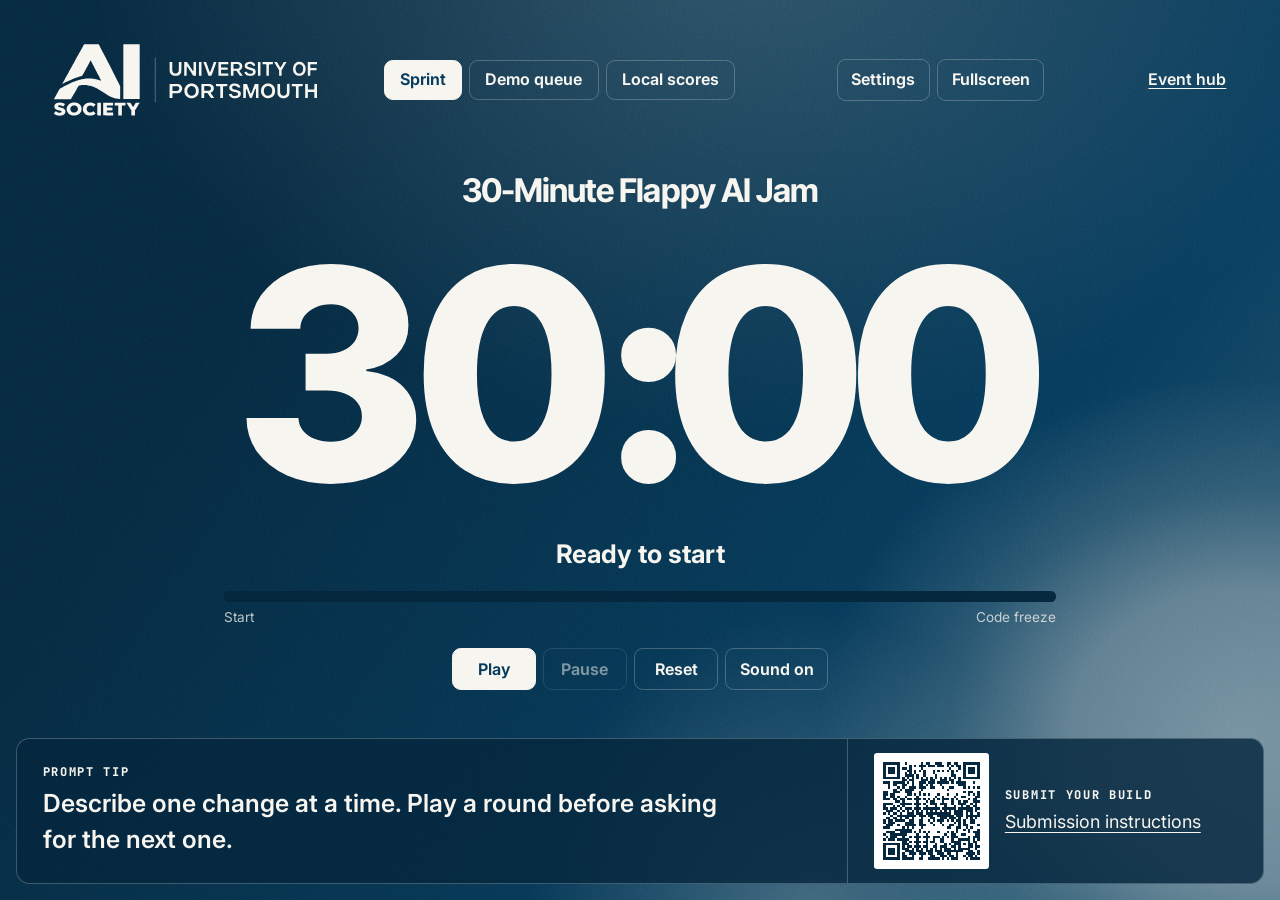
==== arcade.html @ a0da8659 "Build Flappy AI Jam event hub, projector and audience ballot" ====
<!doctype html>
<html lang="en-GB">
<head>
  <meta charset="utf-8">
  <meta name="viewport" content="width=device-width, initial-scale=1">
  <meta name="theme-color" content="#073B5C">
  <title>Flappy AI Jam · Live Command Centre</title>
  <link rel="icon" href="event/brand/icon.svg" type="image/svg+xml">
  <link rel="stylesheet" href="https://fonts.googleapis.com/css2?family=Inter:wght@400;500;600&family=Inter+Tight:wght@700;800&family=JetBrains+Mono:wght@500&display=swap">
  <link rel="stylesheet" href="event/brand/shell.css">
  <style>
    /* Artwork and palette from uopaisociety/society/brand. The lettering in the SVG is outlined. */
    :root {
      --ink: #111820;
      --line: rgb(247 245 240 / .24);
      --panel: rgb(6 40 63 / .82);
      --muted: rgb(247 245 240 / .76);
      color-scheme: dark;
      font: 100%/1.45 var(--sans);
      color: var(--cream);
      background: var(--deep);
    }
    *, *::before, *::after { box-sizing: border-box; }
    [hidden] { display: none !important; }
    body { margin: 0; min-height: 100svh; display: flex; flex-direction: column; }
    h1, h2, h3, p, figure, dl, dd { margin: 0; }
    h1, h2, h3 { line-height: 1.08; }
    a { color: inherit; text-underline-offset: .2em; }
    button, input { font: inherit; color: inherit; }
    button, .button {
      display: inline-flex; align-items: center; justify-content: center; gap: .45rem;
      min-height: 2.65rem; padding: .48rem .85rem; border: 1px solid var(--line);
      border-radius: .55rem; background: transparent; text-decoration: none;
      font-weight: 650; cursor: pointer;
    }
    button:not(:disabled):hover, .button:hover { background: var(--navy); border-color: var(--cream); }
    button.primary, .mode[aria-current="page"], .scores button[aria-pressed="true"] {
      background: var(--cream); color: var(--navy); border-color: var(--cream);
    }
    button.primary:not(:disabled):hover, .mode[aria-current="page"]:hover,
    .scores button[aria-pressed="true"]:hover { background: var(--cream); color: var(--ink); }
    button:disabled { opacity: .5; cursor: default; }
    :focus-visible { outline: 2px solid var(--cream); outline-offset: 3px; }
    .small { font-size: .85rem; color: var(--muted); }
    .label { font-family: var(--mono); text-transform: uppercase; letter-spacing: .14em; font-size: .75rem; font-weight: 750; }
    .row { display: flex; align-items: center; flex-wrap: wrap; gap: .45rem; }
    .topbar { flex-wrap: wrap; }
    .topbar .row { margin-inline: auto; }
    .header-link { margin-left: auto; order: 3; }
    .mode { min-height: 2.3rem; padding-inline: .95rem; }
    .tools { justify-content: flex-end; }
    .topbar nav { justify-content: center; }
    .header-link { font-weight: 600; padding: .3rem .15rem; }
    main { flex: 1; width: 100%; display: flex; flex-direction: column; }
    .sprint {
      flex: 1; display: grid; grid-template-rows: 1fr auto; min-height: 0;
      width: min(100% - 2rem, 88rem); margin: 0 auto;
    }
    .clock-area { align-self: center; text-align: center; padding: 1.35rem 0 1.55rem; }
    .clock-area h1 { font-size: clamp(1.45rem, 2.55vw, 3rem); }
    .clock {
      display: block; margin-block: .04em .02em; font-size: min(23vw, 38svh, 26rem);
      line-height: 1.05; font-family: var(--display); font-variant-numeric: tabular-nums; font-weight: 800;
      letter-spacing: -.045em; padding-right: .045em;
    }
    .clock-note { font-size: clamp(1rem, 2vw, 1.8rem); min-height: 1.5em; font-weight: 700; }
    .progress-area { width: min(100% - 1rem, 52rem); margin: 1.15rem auto 1.25rem; }
    progress { display: block; appearance: none; width: 100%; height: .65rem; border: 0; border-radius: 1rem; background: var(--panel); overflow: hidden; }
    progress::-webkit-progress-bar { background: var(--panel); }
    progress::-webkit-progress-value { background: var(--cream); }
    progress::-moz-progress-bar { background: var(--cream); }
    .progress-label { display: flex; justify-content: space-between; gap: 1rem; margin-top: .4rem; }
    .clock-controls { justify-content: center; }
    .clock-controls button { min-width: 5.25rem; }
    .ticker {
      margin-bottom: 1rem; display: grid; grid-template-columns: 1fr minmax(15rem, 26rem);
      border: 1px solid var(--line); border-radius: .85rem; background: var(--panel);
    }
    .tip, .submission { padding: .9rem clamp(1rem, 2.4vw, 1.6rem); }
    .tip { display: grid; align-content: center; min-height: 8.75rem; }
    .tip p:last-child { margin-top: .3rem; font-size: clamp(1.05rem, 2vw, 1.55rem); font-weight: 600; max-width: 44ch; }
    .submission { border-left: 1px solid var(--line); display: flex; gap: 1rem; align-items: center; }
    .submission a { display: block; font-size: clamp(.9rem, 1.4vw, 1.15rem); overflow-wrap: anywhere; margin-top: .25rem; }
    #qr { width: clamp(6.75rem, 9vw, 9rem); height: auto; flex: none; border-radius: .2rem; image-rendering: pixelated; }
    .showcase {
      flex: 1; align-items: start; display: grid;
      grid-template-columns: minmax(0, 1fr) auto minmax(0, 1fr);
      gap: clamp(.8rem, 2vw, 2rem); width: min(100% - 2rem, 92rem); margin: 0 auto; padding: 1.25rem 0;
    }
    .build { align-self: center; padding-inline: .35rem; overflow-wrap: anywhere; }
    .build h1 { font-size: clamp(1.8rem, 4vw, 4.75rem); margin: .55rem 0; }
    .build .builder { font-size: clamp(1.05rem, 2.25vw, 2rem); color: var(--muted); margin-bottom: 1.25rem; }
    .build .row { margin-bottom: .65rem; }
    .stage {
      --scale: 1; position: relative; align-self: center; width: calc(480px * var(--scale));
      height: calc(640px * var(--scale)); overflow: hidden; border-radius: .85rem;
      outline: 1px solid var(--line); background: var(--ink);
    }
    .stage iframe {
      display: block; width: 480px; height: 640px; border: 0;
      transform: scale(var(--scale)); transform-origin: top left;
    }
    .stage-empty {
      position: absolute; inset: 0; display: grid; align-content: center; justify-items: center;
      text-align: center; padding: 1rem; background:
        repeating-linear-gradient(0deg, transparent 0 39px, var(--line) 39px 40px),
        repeating-linear-gradient(90deg, transparent 0 39px, var(--line) 39px 40px), var(--deep);
    }
    .stage-empty div { background: var(--deep); padding: 1rem; border: 1px solid var(--line); border-radius: .6rem; }
    .stage-empty h2 { font-size: clamp(1.2rem, 2.1vw, 2rem); }
    .stage-empty p { margin-top: .4rem; }
    .sidebar { display: grid; gap: .8rem; min-width: 0; }
    .panel { border: 1px solid var(--line); border-radius: .85rem; background: var(--panel); padding: .85rem; }
    .panel h2 { font-size: clamp(1rem, 1.65vw, 1.35rem); }
    .panel-head { display: flex; align-items: baseline; justify-content: space-between; gap: .4rem; margin-bottom: .55rem; }
    .total { white-space: nowrap; font-variant-numeric: tabular-nums; font-weight: 750; }
    .criterion { display: flex; align-items: center; justify-content: space-between; text-align: left; gap: .4rem; width: 100%; min-height: 2rem; padding: .25rem .45rem; font-size: .85rem; margin-bottom: .25rem; }
    .criterion[aria-pressed="true"] { border-color: var(--cream); box-shadow: inset .2rem 0 var(--cream); }
    .criterion span:last-child { white-space: nowrap; font-variant-numeric: tabular-nums; }
    .scores { display: grid; grid-template-columns: repeat(5, minmax(0, 1fr)); gap: .25rem; margin-block: .5rem; }
    .scores button { min-height: 2rem; padding: .15rem; }
    .applause { width: 100%; justify-content: space-between; margin-top: .45rem; min-height: 2.2rem; }
    .queue { list-style: none; padding: 0 .18rem; margin: .6rem 0 0; max-height: 8.6rem; overflow-y: auto; }
    .queue li { display: flex; gap: .3rem; margin-block: .25rem; }
    .queue .pick { flex: 1; min-width: 0; display: grid; justify-content: stretch; text-align: left; line-height: 1.25; }
    .queue .pick strong, .queue .pick span { overflow: hidden; text-overflow: ellipsis; white-space: nowrap; }
    .queue .pick[aria-current="true"] { border-color: var(--cream); }
    .queue .remove { padding-inline: .55rem; }
    .drop-area { display: grid; gap: .4rem; padding: .45rem; border: 1px dashed var(--line); border-radius: .55rem; }
    .drop-area[data-dragging] { border-color: var(--cream); background: var(--navy); }
    .drop-area .row > * { flex: 1; }
    .drop-area button { min-height: 2.15rem; font-size: .83rem; padding-inline: .4rem; }
    label { display: grid; gap: .23rem; font-size: .85rem; font-weight: 650; }
    input { width: 100%; min-width: 0; min-height: 2.35rem; padding: .35rem .5rem; border-radius: .4rem; border: 1px solid var(--line); background: var(--deep); }
    .podium { flex: 1; display: grid; align-content: center; text-align: center; width: min(100% - 2rem, 78rem); margin: 0 auto; padding: 1.7rem 0; }
    .podium h1 { font-size: clamp(2.9rem, 8vw, 8rem); letter-spacing: -.065em; margin-block: .35rem 1.7rem; }
    .places { display: grid; grid-template-columns: repeat(3, minmax(0, 1fr)); align-items: end; gap: .8rem; }
    .place { background: var(--panel); padding: clamp(.6rem, 2.3vw, 2rem); border: 1px solid var(--line); border-radius: .8rem; overflow-wrap: anywhere; }
    .place[data-rank="1"] { grid-column: 2; grid-row: 1; background: var(--cream); color: var(--navy); min-height: 17rem; }
    .place[data-rank="2"] { grid-column: 1; grid-row: 1; min-height: 13rem; }
    .place[data-rank="3"] { grid-column: 3; grid-row: 1; min-height: 11rem; }
    .place .rank { display: block; font-size: clamp(1.65rem, 4vw, 4rem); font-weight: 800; line-height: 1; margin-bottom: .6rem; }
    .place h2 { font-size: clamp(1.15rem, 2.7vw, 2.7rem); }
    .place .winner + .winner { margin-top: .75rem; border-top: 1px solid currentColor; padding-top: .75rem; }
    .place p { margin-top: .3rem; }
    .podium .exports { justify-content: center; margin-top: 1.35rem; }
    .photo-mark { display: none; width: 8rem; height: 8rem; margin: 0 auto .5rem; object-fit: contain; border-radius: .55rem; }
    .photo .topbar, .photo .exports { display: none; }
    .photo .photo-mark { display: block; }
    dialog { color: var(--cream); background: var(--deep); border: 1px solid var(--line); border-radius: .85rem; width: min(100% - 2rem, 30rem); padding: 1.25rem; }
    dialog::backdrop { background: rgb(17 24 32 / .76); }
    dialog form { display: grid; gap: .8rem; }
    dialog .row { justify-content: flex-end; }
    .sr-only { position: absolute; width: 1px; height: 1px; padding: 0; overflow: hidden; clip-path: inset(50%); white-space: nowrap; }
    @media (max-width: 63rem) {
      .header-link { order: 0; }
      .topbar nav { order: 2; }
      .topbar .tools { order: 3; }
    }
    @media (min-width: 50rem) and (max-height: 850px) {
      .clock { font-size: min(23vw, 30svh, 26rem); }
      .clock-area { padding-block: .75rem; }
      .clock-area h1 { font-size: clamp(1.45rem, 2vw, 2.45rem); }
      .progress-area { margin-block: .72rem .8rem; }
    }
    @media (max-width: 49rem) {
      .showcase { grid-template-columns: minmax(0, 1fr) minmax(0, 1fr); }
      .stage { grid-column: 1 / -1; grid-row: 1; justify-self: center; }
      .build { align-self: start; }
    }
    @media (max-width: 36rem) {
      .topbar { gap: .5rem; }
      .topbar nav, .topbar .tools { width: 100%; justify-content: center; }
      .topbar .tools { gap: .35rem; }
      .topbar .mode { padding-inline: .65rem; }
      .clock-controls button { min-width: 4rem; }
      .topbar .tools button { padding-inline: .55rem; }
      .ticker, .showcase { grid-template-columns: 1fr; }
      .submission { border-left: 0; border-top: 1px solid var(--line); }
      .places { grid-template-columns: 1fr; }
      .places .place { grid-column: 1; grid-row: auto; min-height: 0; }
    }
  </style>
</head>
<body data-animate>
  <div class="ambient" aria-hidden="true"></div>
  <header class="society-header topbar">
    <a href="https://github.com/uopaisociety" aria-label="University of Portsmouth AI Society on GitHub"><img class="society-logo" src="event/brand/lockup.svg" alt="University of Portsmouth AI Society" width="1200" height="360"></a>
    <a class="header-link" href="showcase.html">Event hub</a>
    <nav class="row" aria-label="Event mode">
      <button class="mode" type="button" data-mode="sprint" aria-controls="sprint" aria-current="page">Sprint</button>
      <button class="mode" type="button" data-mode="showcase" aria-controls="showcase">Demo queue</button>
      <button class="mode" type="button" data-mode="podium" aria-controls="podium">Local scores</button>
    </nav>
    <div class="row tools">
      <button type="button" id="settings">Settings</button>
      <button type="button" id="fullscreen" hidden>Fullscreen</button>
    </div>
  </header>
  <main>
    <section class="sprint" id="sprint" aria-labelledby="sprint-title">
      <div class="clock-area">
        <h1 id="sprint-title">30-Minute Flappy AI Jam</h1>
        <div class="clock" id="clock" role="timer" aria-label="Sprint time remaining">30:00</div>
        <p class="clock-note" id="clock-note" role="status">Ready to start</p>
        <div class="progress-area">
          <progress id="progress" value="0" max="1800" aria-label="Sprint elapsed"></progress>
          <div class="progress-label small"><span>Start</span><span>Code freeze</span></div>
        </div>
        <div class="row clock-controls">
          <button type="button" class="primary" id="play">Play</button>
          <button type="button" id="pause" disabled>Pause</button>
          <button type="button" id="reset">Reset</button>
          <button type="button" id="sound" aria-pressed="true">Sound on</button>
        </div>
      </div>
      <footer class="ticker">
        <div class="tip">
          <p class="label">Prompt tip</p>
          <p id="tip"></p>
        </div>
        <div class="submission">
          <canvas id="qr" role="img" aria-label="QR code for the submission form" hidden></canvas>
          <div>
            <p class="label">Submit your build</p>
            <a id="submit-link" target="_blank" rel="noopener noreferrer" hidden></a>
            <p class="small" id="submit-note">Set the submission URL in Settings.</p>
          </div>
        </div>
      </footer>
    </section>

    <section class="showcase" id="showcase" aria-labelledby="build-title" hidden>
      <div class="build">
        <p class="label">Live showcase</p>
        <h1 id="build-title">Arcade Showcase</h1>
        <p class="builder" id="builder">Select a build from the queue.</p>
        <div class="row"><a class="button" href="showcase.html#hall-of-fame">Play approved builds</a><a class="button" href="vote.html?projector">Project voting QR</a></div>
        <div class="row" id="build-actions" hidden>
          <button type="button" id="edit-build">Edit build</button>
          <button type="button" id="reload-game">Reload game</button>
          <a class="button" id="external" target="_blank" rel="noopener noreferrer" hidden>Open in new tab ↗︎</a>
          <button type="button" id="reattach" hidden>Reattach HTML</button>
        </div>
        <p class="small" id="embed-note" hidden>If a site blocks the preview, open it in a new tab or use its exported HTML.</p>
      </div>
      <div class="stage" id="stage">
        <div class="stage-empty" id="stage-empty">
          <div><h2 id="stage-title">Ready for a demo</h2><p id="stage-note">Add a game from the sidebar.</p></div>
        </div>
      </div>
      <aside class="sidebar" aria-label="Scoring and demo queue">
        <section class="panel" aria-labelledby="score-title">
          <div class="panel-head">
            <h2 id="score-title" tabindex="-1">Live scoring</h2>
            <span id="total" class="total" aria-live="polite">— / 15</span>
          </div>
          <div id="criteria" role="group" aria-label="Scoring criterion">
            <button type="button" class="criterion" data-criterion="0" aria-pressed="true" disabled><span>Technical Execution</span><span>— / 5</span></button>
            <button type="button" class="criterion" data-criterion="1" aria-pressed="false" disabled><span>Game Feel</span><span>— / 5</span></button>
            <button type="button" class="criterion" data-criterion="2" aria-pressed="false" disabled><span>Creativity</span><span>— / 5</span></button>
          </div>
          <div class="scores" id="scores" role="group" aria-label="Score out of five">
            <button type="button" data-score="1" aria-pressed="false" disabled>1</button>
            <button type="button" data-score="2" aria-pressed="false" disabled>2</button>
            <button type="button" data-score="3" aria-pressed="false" disabled>3</button>
            <button type="button" data-score="4" aria-pressed="false" disabled>4</button>
            <button type="button" data-score="5" aria-pressed="false" disabled>5</button>
          </div>
          <p class="small" id="score-note">Press 1–5 to score. Click outside the game to return to host shortcuts.</p>
          <button type="button" class="applause" id="applaud" disabled><span>Local applause +1</span><strong id="applause-count" aria-live="polite">0</strong></button>
          <button type="button" id="undo-applause" class="criterion" style="margin-top:.35rem" disabled>Undo last upvote</button>
        </section>
        <section class="panel" id="queue-panel" aria-labelledby="queue-title">
          <div class="panel-head"><h2 id="queue-title">Demo queue</h2><span class="small" id="queue-count">0 builds</span></div>
          <form id="add-link">
            <div class="drop-area" id="drop-area">
              <button type="button" id="load-approved">Queue approved builds</button>
              <label>Game link <input id="game-url" type="url" placeholder="Paste a Gemini or Pages link" required></label>
              <div class="row">
                <button type="submit">Queue link</button>
                <button type="button" id="choose-files">Add HTML</button>
              </div>
              <p class="small">Or drop self-contained .html files here.</p>
            </div>
          </form>
          <input id="local-files" type="file" accept=".html,.htm" multiple hidden>
          <input id="replacement-file" type="file" accept=".html,.htm" hidden>
          <ul class="queue" id="queue" aria-label="Queued builds"></ul>
          <p class="small" id="queue-note" role="status"></p>
        </section>
      </aside>
    </section>

    <section class="podium" id="podium" aria-labelledby="podium-title" hidden>
      <img class="photo-mark" src="event/brand/mark.svg" alt="AI Society" width="720" height="480">
      <p class="label">University of Portsmouth AI Society · Flappy AI Jam</p>
      <h1 id="podium-title">Local judging scores</h1>
      <p id="podium-empty">Score all three criteria for a demo to add it to the podium.</p>
      <div class="places" id="places" hidden></div>
      <div class="row exports">
        <button type="button" class="primary" id="export-md" disabled>Export Markdown</button>
        <button type="button" id="export-json" disabled>Export JSON</button>
        <button type="button" id="photo" disabled>Photo mode</button>
        <a class="button" href="vote.html?projector">Project voting QR</a>
        <a class="button" href="showcase.html#winners">Official awards</a>
      </div>
    </section>
  </main>

  <dialog id="settings-dialog">
    <form id="settings-form">
      <h2>Event settings</h2>
      <label>Submission form URL
        <input type="url" id="submission-url" placeholder="https://forms.gle/…" aria-describedby="submission-help">
      </label>
      <p class="small"><a href="https://github.com/uopaisociety/flappy-ai-jam/actions/workflows/publish-submission.yml" target="_blank" rel="noopener noreferrer">Manage voting and awards on GitHub ↗︎</a></p>
      <p class="small" id="submission-help">Paste the public form URL to show it and its QR code on the sprint screen. Leave it blank for the event hub’s submission instructions.</p>
      <div class="row">
        <button type="button" data-close>Cancel</button>
        <button type="submit" class="primary">Save settings</button>
      </div>
    </form>
  </dialog>
  <dialog id="build-dialog">
    <form id="edit-form">
      <h2>Build details</h2>
      <label>Builder or team name <input id="builder-input" maxlength="80" required></label>
      <label>Mod title <input id="title-input" maxlength="100" required></label>
      <div class="row">
        <button type="button" data-close>Cancel</button>
        <button type="submit" class="primary">Save build</button>
      </div>
    </form>
  </dialog>
  <p class="sr-only" id="announcement" role="status"></p>
  <script type="module">
  import { drawQr } from "./event/qr.js";
  import { loadManifest, publicGameUrl } from "./event/state.js";

  const byId = (id) => document.getElementById(id);
  const STORAGE_KEY = "flappy-ai-jam.arcade.v1";
  const DURATION = 30 * 60 * 1000;
  const CRITERIA = ["Technical Execution", "Game Feel", "Creativity"];
  const MILESTONES = [
    { time: 900, label: "15 minutes left", notes: [523, 659] },
    { time: 300, label: "5 minutes left · Get your build ready to submit", notes: [659, 784, 880] },
    { time: 60, label: "1 minute left · Submit your build", notes: [880, 880, 1047] },
    { time: 0, label: "Hands up · Code freeze", notes: [784, 587, 392, 262] }
  ];
  const TIPS = [
    "Describe one change at a time. Play a round before asking for the next one.",
    "Tell Gemini what should stay the same: controls, collision and scoring.",
    "Give a concrete example of how a flap, near miss or restart should feel.",
    "Ask Gemini for the whole HTML file so you can replace your old version in one paste.",
    "If a change breaks the game, paste the error and ask Gemini to fix that one issue.",
    "Save the last working version before trying a bigger change.",
    "Give the agent a quick test: after a collision, one tap should start a fresh round.",
    "Ask the agent to point out which part of the game it changed. Check that part first.",
    "Test your share link in a private tab before you submit it."
  ];

  function loadState() {
    try {
      return JSON.parse(localStorage.getItem(STORAGE_KEY)) ?? {};
    } catch {
      return {};
    }
  }

  const saved = loadState();
  let mode = "sprint";
  let entries = saved.entries ?? [];
  let activeId = entries.some((entry) => entry.id === saved.activeId) ? saved.activeId : null;
  const defaultSubmission = new URL("showcase.html#submit", location.href).href;
  let submissionUrl = saved.submissionUrl || defaultSubmission;
  let timer = saved.timer ?? { remaining: DURATION, end: null };
  let soundEnabled = saved.soundEnabled ?? true;
  let audio;
  let previousSeconds = Math.ceil(timer.remaining / 1000);
  let criterion = activeEntry()?.scores.indexOf(null) ?? -1;
  let tip = 0;
  let editId = null;
  let pendingLink = null;
  let frame = null;
  let frameUrl = null;
  let replacementId = null;
  let photoMode = false;
  const localFiles = new Map();

  function persist() {
    try {
      localStorage.setItem(STORAGE_KEY, JSON.stringify({ entries, activeId, submissionUrl, timer, soundEnabled }));
    } catch {
      byId("announcement").textContent = "Browser storage unavailable. Export results before closing this page.";
    }
  }

  function secureUrl(value) {
    try {
      const url = new URL(value.trim());
      return url.protocol === "https:" && !url.username && !url.password ? url.href : "";
    } catch {
      return "";
    }
  }

  function formatTime(seconds) {
    return [Math.floor(seconds / 60), seconds % 60].map((part) => String(part).padStart(2, "0")).join(":");
  }

  function prepareAudio() {
    const AudioContext = window.AudioContext || window.webkitAudioContext;
    if (!soundEnabled || !AudioContext) return;
    audio ??= new AudioContext();
    if (audio.state !== "running") void audio.resume().catch(() => {});
  }

  function playNotes(notes, final = false) {
    if (!soundEnabled || audio?.state !== "running") return;
    const start = audio.currentTime + .02;
    notes.forEach((frequency, index) => {
      const at = start + index * .2;
      const end = at + (final && index === notes.length - 1 ? .65 : .17);
      const oscillator = audio.createOscillator();
      const gain = audio.createGain();
      oscillator.type = "triangle";
      oscillator.frequency.value = frequency;
      gain.gain.setValueAtTime(.001, at);
      gain.gain.exponentialRampToValueAtTime(.22, at + .025);
      gain.gain.exponentialRampToValueAtTime(.001, end);
      oscillator.connect(gain).connect(audio.destination);
      oscillator.start(at);
      oscillator.stop(end);
    });
  }

  function refreshClock() {
    const remaining = timer.end === null ? timer.remaining : Math.max(0, timer.end - Date.now());
    const seconds = Math.ceil(remaining / 1000);
    // If the projector tab was suspended, announce the latest crossed milestone once.
    const crossed = MILESTONES.filter((mark) => previousSeconds > mark.time && seconds <= mark.time).at(-1);
    if (crossed) playNotes(crossed.notes, crossed.time === 0);
    previousSeconds = seconds;
    if (!seconds && timer.end !== null) {
      timer = { remaining: 0, end: null };
      persist();
    }

    const clock = byId("clock");
    const time = formatTime(seconds);
    if (clock.textContent !== time) clock.textContent = time;
    byId("progress").value = (DURATION - remaining) / 1000;
    const mark = MILESTONES.filter((item) => seconds <= item.time).at(-1);
    const note = !seconds ? MILESTONES.at(-1).label
      : timer.end !== null ? mark?.label ?? "Sprint in progress"
      : remaining === DURATION ? "Ready to start" : "Paused";
    if (byId("clock-note").textContent !== note) byId("clock-note").textContent = note;
    byId("play").disabled = timer.end !== null || !seconds;
    byId("pause").disabled = timer.end === null;
  }

  byId("play").addEventListener("click", () => {
    if (timer.end !== null || !timer.remaining) return;
    prepareAudio();
    timer.end = Date.now() + timer.remaining;
    persist();
    refreshClock();
  });
  byId("pause").addEventListener("click", () => {
    if (timer.end === null) return;
    refreshClock();
    if (timer.end === null) return;
    timer = { remaining: Math.max(0, timer.end - Date.now()), end: null };
    persist();
    refreshClock();
  });
  byId("reset").addEventListener("click", () => {
    if (timer.end !== null && !window.confirm("Reset the running sprint to 30:00?")) return;
    timer = { remaining: DURATION, end: null };
    previousSeconds = DURATION / 1000;
    persist();
    refreshClock();
  });
  function renderSound() {
    byId("sound").textContent = soundEnabled ? "Sound on" : "Sound off";
    byId("sound").setAttribute("aria-pressed", String(soundEnabled));
  }
  byId("sound").addEventListener("click", () => {
    soundEnabled = !soundEnabled;
    if (soundEnabled) prepareAudio();
    renderSound();
    persist();
  });
  // A reloaded running timer may need a fresh gesture to restore audio.
  document.addEventListener("pointerdown", prepareAudio);

  function showTip() {
    byId("tip").textContent = TIPS[tip];
  }

  function renderSubmission() {
    const link = byId("submit-link");
    const note = byId("submit-note");
    const canvas = byId("qr");
    link.hidden = !submissionUrl;
    canvas.hidden = true;
    note.hidden = false;
    if (!submissionUrl) {
      link.removeAttribute("href");
      note.textContent = "Set the submission URL in Settings.";
      return;
    }

    link.href = submissionUrl;
    link.textContent = submissionUrl === defaultSubmission ? "Submission instructions" : "Open submission form";
    if (!drawQr(canvas, submissionUrl)) {
      note.textContent = "This URL is too long for the QR code. Use the form’s short link.";
      return;
    }
    canvas.hidden = false;
    note.hidden = true;
  }

  byId("settings").addEventListener("click", () => {
    byId("submission-url").value = submissionUrl === defaultSubmission ? "" : submissionUrl;
    byId("settings-dialog").showModal();
  });
  byId("settings-form").addEventListener("submit", (event) => {
    event.preventDefault();
    const input = byId("submission-url");
    const url = secureUrl(input.value);
    if (input.value.trim() && !url) {
      input.setCustomValidity("Use a public HTTPS URL.");
      input.reportValidity();
      return;
    }
    submissionUrl = url || defaultSubmission;
    persist();
    renderSubmission();
    byId("settings-dialog").close();
  });
  byId("submission-url").addEventListener("input", (event) => event.target.setCustomValidity(""));
  document.querySelectorAll("[data-close]").forEach((button) => {
    button.addEventListener("click", () => button.closest("dialog").close());
  });

  function activeEntry() {
    return entries.find((entry) => entry.id === activeId);
  }

  function sum(entry) {
    return entry.scores.reduce((total, score) => total + (score ?? 0), 0);
  }

  function rankedEntries() {
    const scored = entries.filter((entry) => entry.scores.every((score) => score !== null))
      .map((entry) => ({ entry, score: sum(entry) }))
      .sort((a, b) => b.score - a.score);
    let rank = 0;
    return scored.map((row, index) => {
      if (row.score !== scored[index - 1]?.score) rank = index + 1;
      return { ...row, rank };
    });
  }

  function addEntry(kind, source, title, builder, file) {
    const id = globalThis.crypto?.randomUUID?.() ?? String(Date.now()) + "-" + Math.random().toString(36).slice(2);
    const entry = { id, kind, source, title, builder, scores: [null, null, null], applause: 0 };
    if (file) localFiles.set(id, file);
    entries.push(entry);
    return entry;
  }

  byId("load-approved").addEventListener("click", async () => {
    const button = byId("load-approved");
    const note = byId("queue-note");
    button.disabled = true;
    try {
      const builds = await loadManifest();
      const existing = new Set(entries.filter((entry) => entry.kind === "url").map((entry) => entry.source));
      const added = [];
      for (const build of builds) {
        if (build?.kind !== "submission") continue;
        const url = publicGameUrl(build.url);
        if (url && !existing.has(url)) {
          added.push(addEntry("url", url, build.title, build.builder));
          existing.add(url);
        }
      }
      note.textContent = added.length ? "Queued " + added.length + " approved " + (added.length === 1 ? "build." : "builds.")
        : "No new approved builds to queue.";
      if (added.length && !activeId) selectEntry(added[0]);
      else {
        persist();
        renderQueue();
      }
    } catch {
      note.textContent = "Could not load approved builds. Try again or paste a link below.";
    } finally {
      button.disabled = false;
    }
  });

  function selectEntry(entry) {
    activeId = entry?.id ?? null;
    const next = entry?.scores.indexOf(null) ?? -1;
    criterion = next;
    persist();
    renderShowcase();
    mountGame();
  }

  function showDetails(entry) {
    editId = entry?.id ?? null;
    byId("builder-input").value = entry?.builder ?? "";
    byId("title-input").value = entry?.title ?? "";
    byId("build-dialog").showModal();
  }

  byId("add-link").addEventListener("submit", (event) => {
    event.preventDefault();
    const input = byId("game-url");
    const url = secureUrl(input.value);
    if (!url) {
      input.setCustomValidity("Paste a public HTTPS game link.");
      input.reportValidity();
      return;
    }
    pendingLink = url;
    showDetails();
  });
  byId("game-url").addEventListener("input", (event) => event.target.setCustomValidity(""));
  byId("build-dialog").addEventListener("close", () => {
    editId = null;
    pendingLink = null;
  });
  byId("edit-form").addEventListener("submit", (event) => {
    event.preventDefault();
    const builder = byId("builder-input").value.trim();
    const title = byId("title-input").value.trim();
    if (!builder || !title) {
      byId("announcement").textContent = "Enter both the builder name and the mod title.";
      byId(builder ? "title-input" : "builder-input").focus();
      return;
    }
    const entry = entries.find((item) => item.id === editId);
    if (entry) {
      entry.builder = builder;
      entry.title = title;
      if (frame && entry.id === activeId) frame.title = title;
      persist();
      renderShowcase();
    } else if (pendingLink) {
      const added = addEntry("url", pendingLink, title, builder);
      byId("game-url").value = "";
      byId("queue-note").textContent = "Added " + title + ".";
      if (!activeId) selectEntry(added);
      else {
        persist();
        renderQueue();
      }
    }
    byId("build-dialog").close();
  });
  byId("edit-build").addEventListener("click", () => showDetails(activeEntry()));

  function isHtml(file) {
    return /\.html?$/i.test(file.name);
  }

  function enqueueFiles(files) {
    const list = Array.from(files);
    const added = list.filter(isHtml).map((file) => addEntry("file", file.name,
      file.name.replace(/\.html?$/i, "").slice(0, 100), "", file));
    const rejected = list.length - added.length;
    byId("queue-note").textContent = [
      added.length ? "Added " + added.length + " HTML " + (added.length === 1 ? "file." : "files.") : "",
      rejected ? "Skipped " + rejected + " non-HTML " + (rejected === 1 ? "file." : "files.") : ""
    ].filter(Boolean).join(" ");
    if (!added.length) return;
    if (!activeId) selectEntry(added[0]);
    else {
      persist();
      renderQueue();
    }
    if (added.length === 1) showDetails(added[0]);
  }

  const dropArea = byId("drop-area");
  const queuePanel = byId("queue-panel");
  let dragDepth = 0;
  queuePanel.addEventListener("dragenter", (event) => {
    if (!event.dataTransfer.types.includes("Files")) return;
    event.preventDefault();
    dragDepth++;
    dropArea.dataset.dragging = "";
  });
  queuePanel.addEventListener("dragover", (event) => {
    if (event.dataTransfer.types.includes("Files")) event.preventDefault();
  });
  queuePanel.addEventListener("dragleave", () => {
    dragDepth = Math.max(0, dragDepth - 1);
    if (!dragDepth) delete dropArea.dataset.dragging;
  });
  queuePanel.addEventListener("drop", (event) => {
    if (!event.dataTransfer.types.includes("Files")) return;
    event.preventDefault();
    dragDepth = 0;
    delete dropArea.dataset.dragging;
    enqueueFiles(event.dataTransfer.files);
  });
  byId("choose-files").addEventListener("click", () => byId("local-files").click());
  byId("local-files").addEventListener("change", (event) => {
    enqueueFiles(event.target.files);
    event.target.value = "";
  });
  byId("reattach").addEventListener("click", () => {
    replacementId = activeId;
    byId("replacement-file").click();
  });
  byId("replacement-file").addEventListener("change", (event) => {
    const entry = entries.find((item) => item.id === replacementId);
    const file = event.target.files[0];
    event.target.value = "";
    replacementId = null;
    if (!entry || !file) return;
    if (!isHtml(file)) {
      byId("queue-note").textContent = "Choose a .html file.";
      return;
    }
    localFiles.set(entry.id, file);
    entry.source = file.name;
    persist();
    renderShowcase();
    if (entry.id === activeId) mountGame();
  });

  function renderQueue() {
    byId("queue-count").textContent = entries.length + (entries.length === 1 ? " build" : " builds");
    byId("queue").replaceChildren(...entries.map((entry) => {
      const item = document.createElement("li");
      const pick = document.createElement("button");
      pick.type = "button";
      pick.className = "pick";
      if (entry.id === activeId) pick.setAttribute("aria-current", "true");
      const title = document.createElement("strong");
      title.textContent = entry.title;
      const details = document.createElement("span");
      details.className = "small";
      const status = entry.scores.every((score) => score !== null) ? sum(entry) + "/15"
        : entry.kind === "url" ? "Link" : localFiles.has(entry.id) ? "HTML" : "Reattach HTML";
      details.textContent = entry.builder ? entry.builder + " · " + status : status;
      pick.append(title, details);
      pick.addEventListener("click", () => {
        if (entry.id !== activeId) selectEntry(entry);
        byId("score-title").focus();
      });
      const remove = document.createElement("button");
      remove.type = "button";
      remove.className = "remove";
      remove.textContent = "×";
      remove.setAttribute("aria-label", "Remove " + entry.title);
      remove.addEventListener("click", () => {
        if (!window.confirm("Remove " + entry.title + " and its scores from the queue?")) return;
        const index = entries.indexOf(entry);
        entries.splice(index, 1);
        localFiles.delete(entry.id);
        if (entry.id === activeId) selectEntry(entries[index] ?? entries.at(-1));
        else {
          persist();
          renderQueue();
        }
        byId("game-url").focus();
      });
      item.append(pick, remove);
      return item;
    }));
  }

  function clearGame() {
    frame?.remove();
    frame = null;
    if (frameUrl) URL.revokeObjectURL(frameUrl);
    frameUrl = null;
  }

  function mountGame() {
    clearGame();
    const entry = activeEntry();
    const file = localFiles.get(activeId);
    const url = entry?.kind === "url" ? entry.source : "";
    byId("stage-empty").hidden = Boolean(url || file);
    if (!url && !file) {
      byId("stage-title").textContent = entry ? "Reattach this game" : "Ready for a demo";
      byId("stage-note").textContent = entry ? "Choose the original HTML file to play it again." : "Add a game from the sidebar.";
      return;
    }
    frame = document.createElement("iframe");
    frame.title = entry.title;
    frame.width = "480";
    frame.height = "640";
    frame.setAttribute("sandbox", "allow-scripts");
    frame.referrerPolicy = "no-referrer";
    frame.setAttribute("allow", "autoplay 'src'");
    if (file) frameUrl = URL.createObjectURL(new Blob([file], { type: "text/html;charset=utf-8" }));
    frame.src = frameUrl ?? url;
    byId("stage").append(frame);
  }
  byId("reload-game").addEventListener("click", mountGame);

  function scaleStage() {
    const stage = byId("stage");
    if (mode !== "showcase") return;
    const container = byId("showcase");
    const header = document.querySelector(".topbar");
    const horizontalSpace = window.innerWidth <= 784 ? container.clientWidth : container.clientWidth - 440;
    const verticalSpace = Math.max(320, window.innerHeight - header.offsetHeight - 40);
    stage.style.setProperty("--scale", Math.min(1, horizontalSpace / 480, verticalSpace / 640));
  }

  function renderScoring() {
    const entry = activeEntry();
    const total = entry?.scores.some((score) => score !== null) ? sum(entry) : "—";
    byId("total").textContent = total + " / 15";
    const canScore = Boolean(entry?.builder && entry.title);
    byId("score-note").textContent = entry && !canScore ? "Add the builder name and mod title to score."
      : entry && criterion === -1 ? "Judging complete. Select a criterion to edit its score."
      : "Press 1–5 to score. Click outside the game to return to host shortcuts.";
    document.querySelectorAll("[data-criterion]").forEach((button, index) => {
      button.disabled = !canScore;
      button.setAttribute("aria-pressed", String(criterion === index));
      button.lastElementChild.textContent = (entry?.scores[index] ?? "—") + " / 5";
    });
    document.querySelectorAll("[data-score]").forEach((button) => {
      button.disabled = !canScore || criterion === -1;
      button.setAttribute("aria-pressed", String(entry?.scores[criterion] === Number(button.dataset.score)));
    });
    byId("applaud").disabled = !entry;
    byId("applause-count").textContent = entry?.applause ?? 0;
    byId("undo-applause").disabled = !entry?.applause;
  }

  function renderShowcase() {
    const entry = activeEntry();
    const isLink = entry?.kind === "url";
    const needsFile = entry?.kind === "file" && !localFiles.has(entry.id);
    byId("build-title").textContent = entry?.title ?? "Arcade Showcase";
    byId("builder").textContent = entry ? entry.builder || "Builder name pending" : "Select a build from the queue.";
    byId("build-actions").hidden = !entry;
    byId("reattach").hidden = !needsFile;
    byId("reload-game").hidden = !entry || needsFile;
    byId("embed-note").hidden = !isLink;
    byId("external").hidden = !isLink;
    if (isLink) byId("external").href = entry.source;
    else byId("external").removeAttribute("href");
    renderScoring();
    renderQueue();
  }

  function scoreBuild(score) {
    const entry = activeEntry();
    if (!entry?.builder || !entry.title || criterion === -1) return;
    const scoredCriterion = criterion;
    entry.scores[criterion] = score;
    const next = entry.scores.indexOf(null);
    criterion = next;
    persist();
    renderScoring();
    renderQueue();
    byId("announcement").textContent = CRITERIA[scoredCriterion] + " scored " + score + " out of five."
      + (next === -1 ? " Judging complete." : " Next: " + CRITERIA[criterion] + ".");
  }

  byId("criteria").addEventListener("click", (event) => {
    const button = event.target.closest("[data-criterion]");
    if (!button) return;
    criterion = Number(button.dataset.criterion);
    renderScoring();
  });
  byId("scores").addEventListener("click", (event) => {
    const button = event.target.closest("[data-score]");
    if (button) scoreBuild(Number(button.dataset.score));
  });
  byId("applaud").addEventListener("click", () => {
    activeEntry().applause++;
    persist();
    renderScoring();
  });
  byId("undo-applause").addEventListener("click", () => {
    const entry = activeEntry();
    if (!entry?.applause) return;
    entry.applause--;
    persist();
    renderScoring();
  });

  function renderPodium() {
    const ranked = rankedEntries();
    const places = byId("places");
    byId("podium-empty").hidden = Boolean(ranked.length);
    places.hidden = !ranked.length;
    ["export-md", "export-json", "photo"].forEach((id) => { byId(id).disabled = !ranked.length; });

    const cards = [1, 2, 3].map((rank) => {
      const card = document.createElement("article");
      card.className = "place";
      card.dataset.rank = rank;
      const winners = ranked.filter((row) => row.rank === rank);
      const badge = document.createElement("span");
      badge.className = "rank";
      badge.textContent = ["1st", "2nd", "3rd"][rank - 1] + (winners.length > 1 ? " · Tie" : "");
      card.append(badge);
      for (const { entry, score } of winners) {
        const winner = document.createElement("div");
        winner.className = "winner";
        const heading = document.createElement("h2");
        heading.textContent = entry.title;
        const details = document.createElement("p");
        details.textContent = [entry.builder, score + " / 15"].filter(Boolean).join(" · ");
        winner.append(heading, details);
        card.append(winner);
      }
      if (!winners.length) {
        const empty = document.createElement("p");
        empty.textContent = ranked[rank - 1] ? "Covered by a tie" : "—";
        card.append(empty);
      }
      return card;
    });
    places.replaceChildren(...cards);
  }

  function exportRows() {
    return rankedEntries().map(({ entry, rank, score }) => ({
      rank, title: entry.title, builder: entry.builder,
      url: entry.kind === "url" ? entry.source : null,
      technicalExecution: entry.scores[0], gameFeel: entry.scores[1], creativity: entry.scores[2],
      total: score, applause: entry.applause
    }));
  }

  function markdownText(value) {
    return Array.from(value, (character) =>
      /[&<>"'\x60*_[\]~|\\!]/.test(character) ? "&#" + character.codePointAt(0) + ";" : character
    ).join("");
  }

  function exportResults(format) {
    const rows = exportRows();
    if (!rows.length) return;
    const markdown = [
      "## Flappy AI Jam Results", "",
      "| Place | Build | Builder | Technical Execution | Game Feel | Creativity | Total / 15 | Applause |",
      "| ---: | --- | --- | ---: | ---: | ---: | ---: | ---: |",
      ...rows.map((row) => {
        const title = markdownText(row.title);
        const build = row.url ? "[" + title + "](<" + row.url.replaceAll("|", "%7C") + ">)" : title;
        return "| " + [row.rank, build, markdownText(row.builder) || "—", row.technicalExecution,
          row.gameFeel, row.creativity, row.total, row.applause].join(" | ") + " |";
      })
    ].join("\n") + "\n";
    const content = format === "json"
      ? JSON.stringify({ event: "Flappy AI Jam", maxScore: 15, results: rows }, null, 2) + "\n"
      : markdown;
    const type = format === "json" ? "application/json" : "text/markdown";
    const url = URL.createObjectURL(new Blob([content], { type: type + ";charset=utf-8" }));
    const link = document.createElement("a");
    link.href = url;
    link.download = "flappy-ai-jam-results." + format;
    document.body.append(link);
    link.click();
    link.remove();
    setTimeout(() => URL.revokeObjectURL(url), 30000);
  }

  byId("export-md").addEventListener("click", () => exportResults("md"));
  byId("export-json").addEventListener("click", () => exportResults("json"));

  function setPhotoMode(enabled) {
    photoMode = enabled;
    document.body.classList.toggle("photo", enabled);
    if (enabled) {
      document.activeElement.blur();
      byId("announcement").textContent = "Photo mode. Press Escape to exit.";
    } else {
      byId("photo").focus();
    }
  }
  byId("photo").addEventListener("click", () => setPhotoMode(true));
  byId("podium").addEventListener("dblclick", () => { if (photoMode) setPhotoMode(false); });
  document.addEventListener("keydown", (event) => {
    if (event.key === "Escape" && photoMode) {
      setPhotoMode(false);
      return;
    }
    if (mode !== "showcase" || criterion === -1 || event.repeat || event.altKey || event.ctrlKey || event.metaKey
      || event.defaultPrevented || document.querySelector("dialog[open]")
      || event.target.closest?.("input, textarea, select, [contenteditable]")
      || !/^[1-5]$/.test(event.key) || !activeEntry()) return;
    event.preventDefault();
    scoreBuild(Number(event.key));
  });

  function setMode(next) {
    if (next === mode) return;
    mode = next;
    document.querySelectorAll("[data-mode]").forEach((button) => {
      const current = button.dataset.mode === mode;
      byId(button.dataset.mode).hidden = !current;
      if (current) button.setAttribute("aria-current", "page");
      else button.removeAttribute("aria-current");
    });
    if (mode === "showcase") {
      renderShowcase();
      mountGame();
      scaleStage();
    } else {
      // Unload the game so it cannot keep playing audio behind another mode.
      clearGame();
    }
    if (mode === "podium") renderPodium();
  }
  document.querySelectorAll("[data-mode]").forEach((button) => {
    button.addEventListener("click", () => setMode(button.dataset.mode));
  });
  if (document.fullscreenEnabled) {
    byId("fullscreen").hidden = false;
    byId("fullscreen").addEventListener("click", async () => {
      try {
        if (document.fullscreenElement) await document.exitFullscreen();
        else await document.documentElement.requestFullscreen();
      } catch {
        byId("announcement").textContent = "Use your browser's fullscreen shortcut.";
      }
    });
    document.addEventListener("fullscreenchange", () => {
      byId("fullscreen").textContent = document.fullscreenElement ? "Exit fullscreen" : "Fullscreen";
      scaleStage();
    });
  }
  window.addEventListener("resize", scaleStage);
  document.addEventListener("visibilitychange", refreshClock);

  const presetSubmission = new URLSearchParams(location.search).get("submit");
  if (presetSubmission && secureUrl(presetSubmission)) {
    submissionUrl = secureUrl(presetSubmission);
    persist();
  }
  renderSound();
  renderSubmission();
  refreshClock();
  showTip();
  setInterval(refreshClock, 100);
  setInterval(() => {
    if (mode === "sprint") {
      tip = (tip + 1) % TIPS.length;
      showTip();
    }
  }, 9000);
  </script>
</body>
</html>
---- event/brand/shell.css ----
@import url("./tokens.css");

:root {
  color-scheme: dark;
  background: var(--deep);
  color: var(--cream);
  font: 1rem/1.55 var(--sans);
  --gutter: clamp(20px, 4vw, 72px);
}
*, *::before, *::after { box-sizing: border-box; }
[hidden] { display: none !important; }
body { min-height: 100svh; margin: 0; isolation: isolate; }
.ambient {
  position: fixed;
  inset: 0;
  overflow: hidden;
  z-index: -1;
  pointer-events: none;
  background:
    radial-gradient(ellipse 22% 36% at 63% 104%, #e8e7df44 0%, #66899848 50%, transparent 100%),
    radial-gradient(ellipse 52% 56% at 58% -8%, #6689986b 0%, transparent 100%),
    linear-gradient(124deg, var(--deep) 22%, var(--navy) 72%, #245570);
}
.ambient::before {
  content: "";
  position: absolute;
  width: clamp(380px, 66vw, 1080px);
  aspect-ratio: 1.18;
  left: 64%;
  top: 42%;
  background: radial-gradient(ellipse, #f7f5f068 0%, #aebbc080 29%, #66899852 49%, transparent 71%);
}
.ambient::after {
  content: "";
  position: absolute;
  inset: 0;
  background: var(--grain);
  opacity: .55;
  mix-blend-mode: soft-light;
}
@media (prefers-reduced-motion: no-preference) {
  [data-animate] .ambient::before { animation: highlight-drift 32s ease-in-out infinite; }
}
@keyframes highlight-drift {
  0%, 100% { transform: translate(1%, 9%) scale(1); }
  33% { transform: translate(-9%, -15%) scale(1.09); }
  66% { transform: translate(9%, -29%) scale(.92); }
}
.society-header {
  display: flex;
  align-items: center;
  justify-content: space-between;
  gap: clamp(12px, 2vw, 28px);
  padding: clamp(24px, 4.4vh, 48px) var(--gutter) 8px;
}
.society-logo { display: block; width: clamp(140px, 21vw, 270px); height: auto; }
.society-handle {
  font: 600 clamp(1rem, 1.7vw, 1.625rem)/1.3 var(--sans);
  white-space: nowrap;
  text-decoration: none;
}
.society-handle:hover { text-decoration: underline; }
.society-nav { display: flex; flex-wrap: wrap; justify-content: flex-end; align-items: center; gap: .5rem 1.25rem; }
.society-nav a { font-weight: 600; text-decoration: none; }
.society-nav a:hover { text-decoration: underline; }
a { color: inherit; text-underline-offset: .2em; }
:focus-visible { outline: 2px solid var(--cream); outline-offset: 4px; }
h1, h2, h3 { font-family: var(--display); letter-spacing: -.03em; }
@media (max-width: 30rem) {
  .society-nav { gap: .4rem .8rem; }
  .society-nav a { font-size: .875rem; }
}
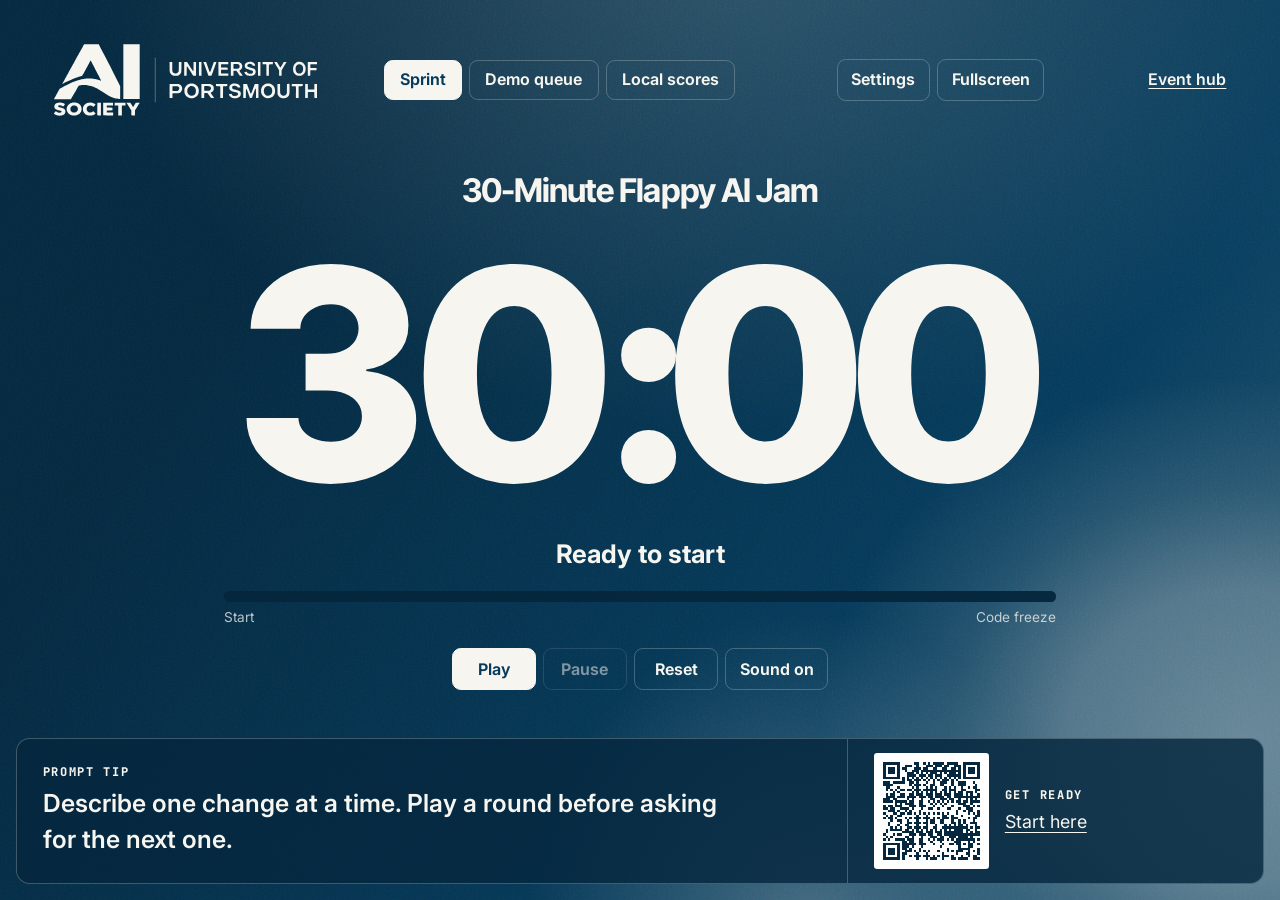
==== commit 9fc18cc8: "Make the event usable for first-time attendees" ====
--- a/arcade.html
+++ b/arcade.html
@@ -220,9 +220,9 @@
           <p id="tip"></p>
         </div>
         <div class="submission">
-          <canvas id="qr" role="img" aria-label="QR code for the submission form" hidden></canvas>
+          <canvas id="qr" role="img" aria-label="QR code for the participant guide" hidden></canvas>
           <div>
-            <p class="label">Submit your build</p>
+            <p class="label" id="qr-label">Get ready</p>
             <a id="submit-link" target="_blank" rel="noopener noreferrer" hidden></a>
             <p class="small" id="submit-note">Set the submission URL in Settings.</p>
           </div>
@@ -372,12 +372,14 @@
   let mode = "sprint";
   let entries = saved.entries ?? [];
   let activeId = entries.some((entry) => entry.id === saved.activeId) ? saved.activeId : null;
+  const setupUrl = new URL("showcase.html#setup", location.href).href;
   const defaultSubmission = new URL("showcase.html#submit", location.href).href;
   let submissionUrl = saved.submissionUrl || defaultSubmission;
   let timer = saved.timer ?? { remaining: DURATION, end: null };
   let soundEnabled = saved.soundEnabled ?? true;
   let audio;
   let previousSeconds = Math.ceil(timer.remaining / 1000);
+  let projectedLink;
   let criterion = activeEntry()?.scores.indexOf(null) ?? -1;
   let tip = 0;
   let editId = null;
@@ -458,6 +460,7 @@
     if (byId("clock-note").textContent !== note) byId("clock-note").textContent = note;
     byId("play").disabled = timer.end !== null || !seconds;
     byId("pause").disabled = timer.end === null;
+    renderParticipantQr(seconds <= 300);
   }
 
   byId("play").addEventListener("click", () => {
@@ -499,27 +502,22 @@
     byId("tip").textContent = TIPS[tip];
   }
 
-  function renderSubmission() {
+  function renderParticipantQr(submit) {
+    const url = submit ? submissionUrl : setupUrl;
+    if (projectedLink === url) return;
+    projectedLink = url;
     const link = byId("submit-link");
     const note = byId("submit-note");
     const canvas = byId("qr");
-    link.hidden = !submissionUrl;
-    canvas.hidden = true;
-    note.hidden = false;
-    if (!submissionUrl) {
-      link.removeAttribute("href");
-      note.textContent = "Set the submission URL in Settings.";
-      return;
-    }
-
-    link.href = submissionUrl;
-    link.textContent = submissionUrl === defaultSubmission ? "Submission instructions" : "Open submission form";
-    if (!drawQr(canvas, submissionUrl)) {
-      note.textContent = "This URL is too long for the QR code. Use the form’s short link.";
-      return;
-    }
-    canvas.hidden = false;
-    note.hidden = true;
+    byId("qr-label").textContent = submit ? "Hand in your game" : "Get ready";
+    canvas.setAttribute("aria-label", submit ? "QR code to hand in your game" : "QR code for the participant guide");
+    link.href = url;
+    link.textContent = submit ? (url === defaultSubmission ? "Hand-in instructions" : "Open submission form") : "Start here";
+    link.hidden = false;
+    const ready = drawQr(canvas, url);
+    canvas.hidden = !ready;
+    note.hidden = ready;
+    if (!ready) note.textContent = "QR unavailable. Use a shorter form link or open the link above.";
   }
 
   byId("settings").addEventListener("click", () => {
@@ -537,7 +535,7 @@
     }
     submissionUrl = url || defaultSubmission;
     persist();
-    renderSubmission();
+    refreshClock();
     byId("settings-dialog").close();
   });
   byId("submission-url").addEventListener("input", (event) => event.target.setCustomValidity(""));
@@ -1048,7 +1046,6 @@
     persist();
   }
   renderSound();
-  renderSubmission();
   refreshClock();
   showTip();
   setInterval(refreshClock, 100);
--- a/event/brand/shell.css
+++ b/event/brand/shell.css
@@ -28,6 +28,7 @@
   aspect-ratio: 1.18;
   left: 64%;
   top: 42%;
+  opacity: .82;
   background: radial-gradient(ellipse, #f7f5f068 0%, #aebbc080 29%, #66899852 49%, transparent 71%);
 }
 .ambient::after {
@@ -66,6 +67,9 @@
 a { color: inherit; text-underline-offset: .2em; }
 :focus-visible { outline: 2px solid var(--cream); outline-offset: 4px; }
 h1, h2, h3 { font-family: var(--display); letter-spacing: -.03em; }
+@media (max-width: 46rem) {
+  .ambient::before { left: 74%; top: 48%; opacity: .55; }
+}
 @media (max-width: 30rem) {
   .society-nav { gap: .4rem .8rem; }
   .society-nav a { font-size: .875rem; }
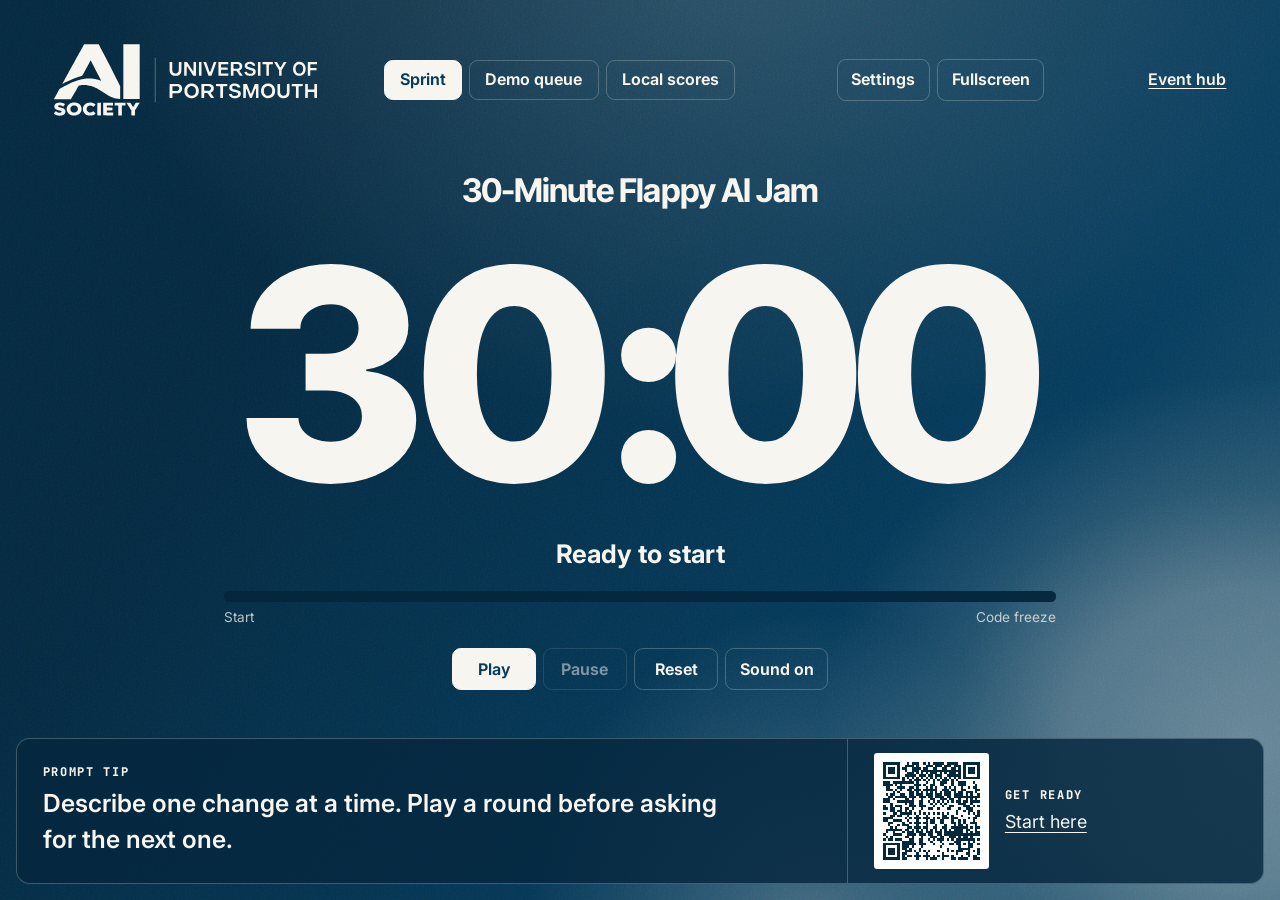
==== commit fbb93e14: "Streamline jam hand-in and voting, and clear the test entry" ====
--- a/arcade.html
+++ b/arcade.html
@@ -336,7 +336,7 @@
   <p class="sr-only" id="announcement" role="status"></p>
   <script type="module">
   import { drawQr } from "./event/qr.js";
-  import { loadManifest, publicGameUrl } from "./event/state.js";
+  import { isGeminiShare, loadManifest, publicGameUrl } from "./event/state.js";
 
   const byId = (id) => document.getElementById(id);
   const STORAGE_KEY = "flappy-ai-jam.arcade.v1";
@@ -352,12 +352,12 @@
     "Describe one change at a time. Play a round before asking for the next one.",
     "Tell Gemini what should stay the same: controls, collision and scoring.",
     "Give a concrete example of how a flap, near miss or restart should feel.",
-    "Ask Gemini for the whole HTML file so you can replace your old version in one paste.",
+    "If Gemini loses a change, start a fresh Canvas chat using your last working HTML.",
     "If a change breaks the game, paste the error and ask Gemini to fix that one issue.",
     "Save the last working version before trying a bigger change.",
     "Give the agent a quick test: after a collision, one tap should start a fresh round.",
     "Ask the agent to point out which part of the game it changed. Check that part first.",
-    "Test your share link in a private tab before you submit it."
+    "Check that your share link plays in a private tab. Hand in from 19:05."
   ];
 
   function loadState() {
@@ -460,7 +460,7 @@
     if (byId("clock-note").textContent !== note) byId("clock-note").textContent = note;
     byId("play").disabled = timer.end !== null || !seconds;
     byId("pause").disabled = timer.end === null;
-    renderParticipantQr(seconds <= 300);
+    renderParticipantQr(seconds <= 600);
   }
 
   byId("play").addEventListener("click", () => {
@@ -788,7 +788,13 @@
     const entry = activeEntry();
     const file = localFiles.get(activeId);
     const url = entry?.kind === "url" ? entry.source : "";
-    byId("stage-empty").hidden = Boolean(url || file);
+    const external = url && isGeminiShare(new URL(url));
+    byId("stage-empty").hidden = Boolean((url || file) && !external);
+    if (external) {
+      byId("stage-title").textContent = entry.title;
+      byId("stage-note").textContent = "Choose Open in new tab to play this Canvas share.";
+      return;
+    }
     if (!url && !file) {
       byId("stage-title").textContent = entry ? "Reattach this game" : "Ready for a demo";
       byId("stage-note").textContent = entry ? "Choose the original HTML file to play it again." : "Add a game from the sidebar.";
@@ -847,7 +853,7 @@
     byId("builder").textContent = entry ? entry.builder || "Builder name pending" : "Select a build from the queue.";
     byId("build-actions").hidden = !entry;
     byId("reattach").hidden = !needsFile;
-    byId("reload-game").hidden = !entry || needsFile;
+    byId("reload-game").hidden = !entry || needsFile || (isLink && isGeminiShare(new URL(entry.source)));
     byId("embed-note").hidden = !isLink;
     byId("external").hidden = !isLink;
     if (isLink) byId("external").href = entry.source;
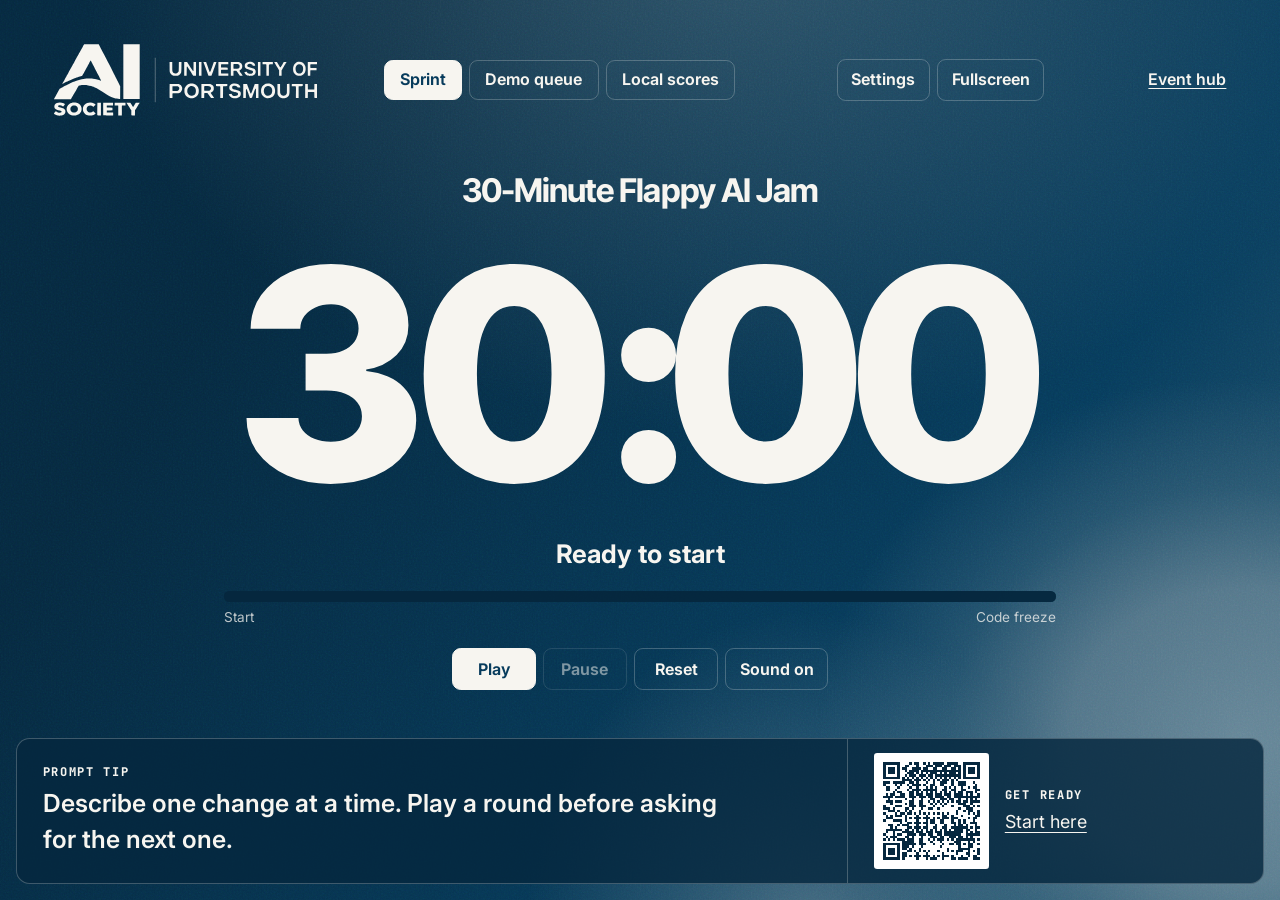
==== commit ef930391: "Accept standalone HTML and hosted games in the jam gallery" ====
--- a/arcade.html
+++ b/arcade.html
@@ -336,7 +336,9 @@
   <p class="sr-only" id="announcement" role="status"></p>
   <script type="module">
   import { drawQr } from "./event/qr.js";
-  import { isGeminiShare, loadManifest, publicGameUrl } from "./event/state.js";
+  import {
+    isGeminiShare, loadManifest, loadPublishedGame, publicGameUrl, publishedGamePath, standaloneGameDocument,
+  } from "./event/state.js";
 
   const byId = (id) => document.getElementById(id);
   const STORAGE_KEY = "flappy-ai-jam.arcade.v1";
@@ -385,7 +387,6 @@
   let editId = null;
   let pendingLink = null;
   let frame = null;
-  let frameUrl = null;
   let replacementId = null;
   let photoMode = false;
   const localFiles = new Map();
@@ -576,22 +577,44 @@
     button.disabled = true;
     try {
       const builds = await loadManifest();
-      const existing = new Set(entries.filter((entry) => entry.kind === "url").map((entry) => entry.source));
       const added = [];
+      let updated = 0;
+      let activeChanged = false;
       for (const build of builds) {
         if (build?.kind !== "submission") continue;
+        const source = publishedGamePath(build);
         const url = publicGameUrl(build.url);
-        if (url && !existing.has(url)) {
-          added.push(addEntry("url", url, build.title, build.builder));
-          existing.add(url);
+        if (!source && !url) continue;
+        const kind = source ? "published" : "url";
+        const destination = source || url;
+        const current = entries.find((entry) =>
+          entry.buildId === build.id || (url && entry.kind === "url" && entry.source === url));
+        if (current) {
+          if (current.kind !== kind || current.source !== destination || current.url !== url) {
+            Object.assign(current, { kind, source: destination, url });
+            updated++;
+            activeChanged ||= current.id === activeId;
+          }
+          current.buildId = build.id;
+          continue;
         }
+        const entry = addEntry(kind, destination, build.title, build.builder);
+        Object.assign(entry, { url, buildId: build.id });
+        added.push(entry);
       }
-      note.textContent = added.length ? "Queued " + added.length + " approved " + (added.length === 1 ? "build." : "builds.")
-        : "No new approved builds to queue.";
+      note.textContent = [
+        added.length ? "Queued " + added.length + " approved " + (added.length === 1 ? "build." : "builds.") : "",
+        updated ? "Updated " + updated + " queued " + (updated === 1 ? "build." : "builds.") : "",
+      ].filter(Boolean).join(" ") || "No new approved builds to queue.";
       if (added.length && !activeId) selectEntry(added[0]);
       else {
         persist();
-        renderQueue();
+        if (activeChanged) {
+          renderShowcase();
+          void mountGame();
+        } else {
+          renderQueue();
+        }
       }
     } catch {
       note.textContent = "Could not load approved builds. Try again or paste a link below.";
@@ -747,7 +770,7 @@
       const details = document.createElement("span");
       details.className = "small";
       const status = entry.scores.every((score) => score !== null) ? sum(entry) + "/15"
-        : entry.kind === "url" ? "Link" : localFiles.has(entry.id) ? "HTML" : "Reattach HTML";
+        : entry.kind === "url" ? "Link" : entry.kind === "published" || localFiles.has(entry.id) ? "HTML" : "Reattach HTML";
       details.textContent = entry.builder ? entry.builder + " · " + status : status;
       pick.append(title, details);
       pick.addEventListener("click", () => {
@@ -779,37 +802,52 @@
   function clearGame() {
     frame?.remove();
     frame = null;
-    if (frameUrl) URL.revokeObjectURL(frameUrl);
-    frameUrl = null;
-  }
-
-  function mountGame() {
+  }
+
+  async function mountGame() {
     clearGame();
     const entry = activeEntry();
     const file = localFiles.get(activeId);
+    const source = entry?.kind === "published" ? entry.source : "";
     const url = entry?.kind === "url" ? entry.source : "";
     const external = url && isGeminiShare(new URL(url));
-    byId("stage-empty").hidden = Boolean((url || file) && !external);
+    const stageEmpty = byId("stage-empty");
+    stageEmpty.hidden = Boolean((url || file || source) && !external);
     if (external) {
       byId("stage-title").textContent = entry.title;
       byId("stage-note").textContent = "Choose Open in new tab to play this Canvas share.";
       return;
     }
-    if (!url && !file) {
+    if (!url && !file && !source) {
       byId("stage-title").textContent = entry ? "Reattach this game" : "Ready for a demo";
       byId("stage-note").textContent = entry ? "Choose the original HTML file to play it again." : "Add a game from the sidebar.";
       return;
     }
-    frame = document.createElement("iframe");
-    frame.title = entry.title;
-    frame.width = "480";
-    frame.height = "640";
-    frame.setAttribute("sandbox", "allow-scripts");
-    frame.referrerPolicy = "no-referrer";
-    frame.setAttribute("allow", "autoplay 'src'");
-    if (file) frameUrl = URL.createObjectURL(new Blob([file], { type: "text/html;charset=utf-8" }));
-    frame.src = frameUrl ?? url;
-    byId("stage").append(frame);
+    const preview = document.createElement("iframe");
+    preview.title = entry.title;
+    preview.width = "480";
+    preview.height = "640";
+    preview.setAttribute("sandbox", "allow-scripts");
+    preview.referrerPolicy = "no-referrer";
+    preview.setAttribute("allow", "autoplay 'src'; microphone 'none'; camera 'none'");
+    frame = preview;
+    try {
+      if (file || source) {
+        stageEmpty.hidden = false;
+        byId("stage-title").textContent = entry.title;
+        byId("stage-note").textContent = "Loading game…";
+        const html = file ? await file.text() : await loadPublishedGame(source);
+        if (frame !== preview) return;
+        preview.srcdoc = standaloneGameDocument(html);
+      } else {
+        preview.src = url;
+      }
+      byId("stage").append(preview);
+      stageEmpty.hidden = true;
+    } catch {
+      if (frame !== preview) return;
+      byId("stage-note").textContent = "The HTML couldn’t load. Try reloading the game or use its original link.";
+    }
   }
   byId("reload-game").addEventListener("click", mountGame);
 
@@ -848,6 +886,7 @@
   function renderShowcase() {
     const entry = activeEntry();
     const isLink = entry?.kind === "url";
+    const externalUrl = isLink ? entry.source : publicGameUrl(entry?.url);
     const needsFile = entry?.kind === "file" && !localFiles.has(entry.id);
     byId("build-title").textContent = entry?.title ?? "Arcade Showcase";
     byId("builder").textContent = entry ? entry.builder || "Builder name pending" : "Select a build from the queue.";
@@ -855,8 +894,9 @@
     byId("reattach").hidden = !needsFile;
     byId("reload-game").hidden = !entry || needsFile || (isLink && isGeminiShare(new URL(entry.source)));
     byId("embed-note").hidden = !isLink;
-    byId("external").hidden = !isLink;
-    if (isLink) byId("external").href = entry.source;
+    byId("external").hidden = !externalUrl;
+    byId("external").textContent = isLink ? "Open in new tab ↗︎" : "Open original link ↗︎";
+    if (externalUrl) byId("external").href = externalUrl;
     else byId("external").removeAttribute("href");
     renderScoring();
     renderQueue();
@@ -938,7 +978,7 @@
   function exportRows() {
     return rankedEntries().map(({ entry, rank, score }) => ({
       rank, title: entry.title, builder: entry.builder,
-      url: entry.kind === "url" ? entry.source : null,
+      url: (entry.kind === "url" ? entry.source : entry.url) || null,
       technicalExecution: entry.scores[0], gameFeel: entry.scores[1], creativity: entry.scores[2],
       total: score, applause: entry.applause
     }));
